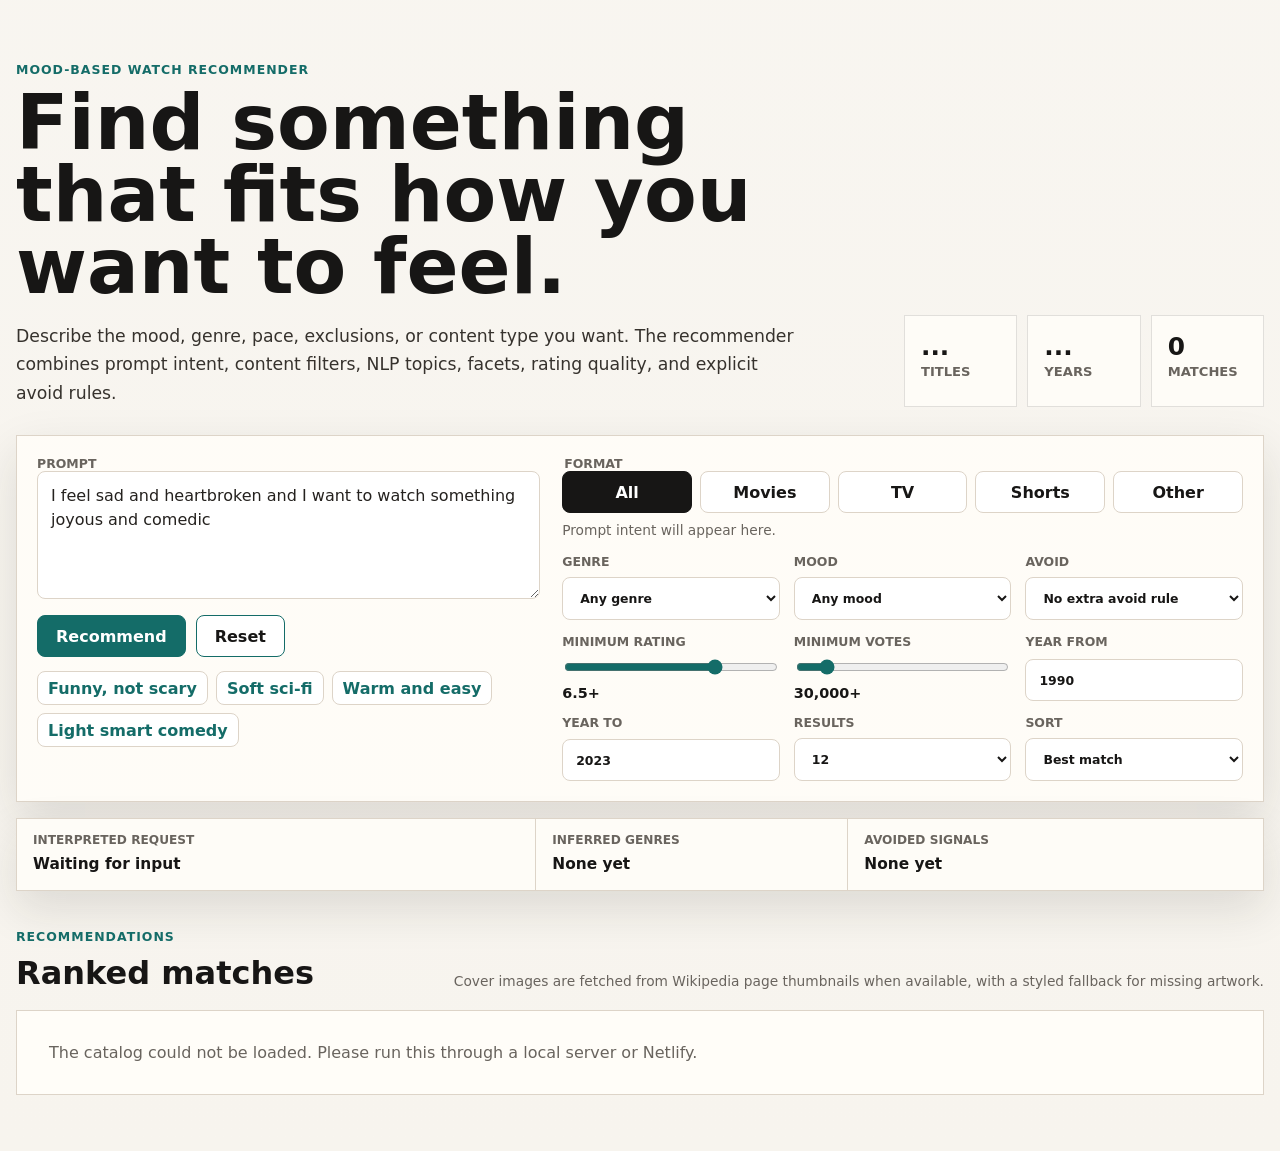
==== index.html @ 82797f5d "Finalize mood based watch recommender" ====
<!doctype html>
<html lang="en">
  <head>
    <meta charset="utf-8">
    <meta name="viewport" content="width=device-width, initial-scale=1">
    <title>Mood-Based Watch Recommender</title>
    <meta name="description" content="A mood-aware movie and TV recommender built from cleaned IMDb data, NLP topics, and interpretable emotional facets.">
    <link rel="preconnect" href="https://en.wikipedia.org">
    <link rel="stylesheet" href="styles.css">
  </head>
  <body>
    <main class="app-shell">
      <section class="hero">
        <div>
          <p class="eyebrow">Mood-Based Watch Recommender</p>
          <h1>Find something that fits how you want to feel.</h1>
          <p class="hero-copy">
            Describe the mood, genre, pace, exclusions, or content type you want. The recommender combines
            prompt intent, content filters, NLP topics, facets, rating quality, and explicit avoid rules.
          </p>
        </div>
        <div class="hero-stats" aria-label="catalog summary">
          <div><strong id="catalogCount">...</strong><span>titles</span></div>
          <div><strong id="yearRange">...</strong><span>years</span></div>
          <div><strong id="resultCount">0</strong><span>matches</span></div>
        </div>
      </section>

      <section class="controls" aria-label="recommendation controls">
        <div class="prompt-panel">
          <label for="promptInput">Prompt</label>
          <textarea id="promptInput" rows="4" spellcheck="true">I feel sad and heartbroken and I want to watch something joyous and comedic</textarea>
          <div class="prompt-actions">
            <button id="recommendButton" type="button">Recommend</button>
            <button id="resetButton" class="secondary" type="button">Reset</button>
          </div>
          <div class="examples" aria-label="example prompts">
            <button type="button" data-prompt="I want something funny but not scary">Funny, not scary</button>
            <button type="button" data-prompt="I want sci fi but not too intense, more hopeful and emotional than violent">Soft sci-fi</button>
            <button type="button" data-prompt="I am exhausted and anxious, no horror, no depressing stuff, just something warm and easy to watch">Warm and easy</button>
            <button type="button" data-prompt="After a long work day I want light smart comedy, no crime, no heavy drama">Light smart comedy</button>
          </div>
        </div>

        <div class="filter-grid">
          <fieldset>
            <legend>Format</legend>
            <div class="segments" id="typeSegments">
              <button type="button" data-type="all" class="active">All</button>
              <button type="button" data-type="movie">Movies</button>
              <button type="button" data-type="tv">TV</button>
              <button type="button" data-type="short">Shorts</button>
              <button type="button" data-type="other">Other</button>
            </div>
            <p id="detectedIntent" class="hint">Prompt intent will appear here.</p>
          </fieldset>

          <label>
            Genre
            <select id="genreSelect">
              <option value="all">Any genre</option>
            </select>
          </label>

          <label>
            Mood
            <select id="moodSelect">
              <option value="all">Any mood</option>
            </select>
          </label>

          <label>
            Avoid
            <select id="avoidSelect">
              <option value="none">No extra avoid rule</option>
              <option value="dark">Dark or disturbing</option>
              <option value="sad">Sad or tragic</option>
              <option value="scary">Scary or horror</option>
              <option value="violent">Violent or intense</option>
            </select>
          </label>

          <label>
            Minimum rating
            <input id="ratingRange" type="range" min="0" max="9" step="0.1" value="6.5">
            <span id="ratingValue" class="range-value">6.5+</span>
          </label>

          <label>
            Minimum votes
            <input id="votesRange" type="range" min="0" max="250000" step="5000" value="30000">
            <span id="votesValue" class="range-value">30,000+</span>
          </label>

          <label>
            Year from
            <input id="yearFrom" type="number" min="1900" max="2030" value="1990">
          </label>

          <label>
            Year to
            <input id="yearTo" type="number" min="1900" max="2030" value="2023">
          </label>

          <label>
            Results
            <select id="limitSelect">
              <option value="8">8</option>
              <option value="12" selected>12</option>
              <option value="20">20</option>
              <option value="40">40</option>
            </select>
          </label>

          <label>
            Sort
            <select id="sortSelect">
              <option value="match">Best match</option>
              <option value="rating">Highest rating</option>
              <option value="popular">Most votes</option>
              <option value="recent">Newest</option>
            </select>
          </label>
        </div>
      </section>

      <section class="diagnostics" aria-label="model interpretation">
        <div>
          <span>Interpreted request</span>
          <strong id="interpretedRequest">Waiting for input</strong>
        </div>
        <div>
          <span>Inferred genres</span>
          <strong id="inferredGenres">None yet</strong>
        </div>
        <div>
          <span>Avoided signals</span>
          <strong id="avoidedSignals">None yet</strong>
        </div>
      </section>

      <section class="results-section">
        <div class="section-heading">
          <div>
            <p class="eyebrow">Recommendations</p>
            <h2>Ranked matches</h2>
          </div>
          <p class="image-note">Cover images are fetched from Wikipedia page thumbnails when available, with a styled fallback for missing artwork.</p>
        </div>
        <div id="results" class="results-grid" aria-live="polite"></div>
      </section>
    </main>

    <template id="cardTemplate">
      <article class="title-card">
        <div class="poster-wrap">
          <img class="poster" alt="">
          <div class="poster-fallback"></div>
          <span class="match-badge"></span>
        </div>
        <div class="card-body">
          <div class="card-title-row">
            <h3></h3>
            <span class="year"></span>
          </div>
          <p class="meta"></p>
          <p class="description"></p>
          <div class="tags"></div>
          <details>
            <summary>Why this matched</summary>
            <p class="why"></p>
          </details>
        </div>
      </article>
    </template>

    <script src="app.js" defer></script>
  </body>
</html>
---- styles.css ----
:root {
  color-scheme: light;
  --bg: #f7f4ee;
  --panel: #fffdf8;
  --ink: #171615;
  --muted: #69645e;
  --line: #ddd4c8;
  --accent: #146c68;
  --accent-2: #9a3d2f;
  --gold: #c1872c;
  --soft: #e9f0ed;
  --shadow: 0 18px 45px rgba(36, 29, 21, 0.12);
}

* {
  box-sizing: border-box;
}

body {
  margin: 0;
  min-height: 100vh;
  background:
    linear-gradient(180deg, rgba(247, 244, 238, 0.88), rgba(247, 244, 238, 1)),
    url("https://images.unsplash.com/photo-1489599849927-2ee91cede3ba?auto=format&fit=crop&w=1800&q=80") center/cover fixed;
  color: var(--ink);
  font-family: Inter, ui-sans-serif, system-ui, -apple-system, BlinkMacSystemFont, "Segoe UI", sans-serif;
}

button,
input,
select,
textarea {
  font: inherit;
}

button {
  cursor: pointer;
}

.app-shell {
  width: min(1440px, calc(100% - 32px));
  margin: 0 auto;
  padding: 28px 0 56px;
}

.hero {
  min-height: 330px;
  display: grid;
  grid-template-columns: minmax(0, 1fr) 360px;
  align-items: end;
  gap: 28px;
  padding: 34px 0 28px;
}

.eyebrow {
  margin: 0 0 10px;
  color: var(--accent);
  font-size: 0.78rem;
  font-weight: 800;
  letter-spacing: 0.08em;
  text-transform: uppercase;
}

h1,
h2,
h3,
p {
  margin-top: 0;
}

h1 {
  max-width: 900px;
  margin-bottom: 18px;
  font-size: clamp(3rem, 6vw, 6.8rem);
  line-height: 0.94;
  letter-spacing: 0;
}

.hero-copy {
  max-width: 790px;
  margin-bottom: 0;
  color: #36322d;
  font-size: 1.08rem;
  line-height: 1.65;
}

.hero-stats {
  display: grid;
  grid-template-columns: repeat(3, 1fr);
  gap: 10px;
}

.hero-stats div {
  min-height: 92px;
  padding: 16px;
  border: 1px solid rgba(23, 22, 21, 0.12);
  background: rgba(255, 253, 248, 0.84);
  backdrop-filter: blur(12px);
}

.hero-stats strong {
  display: block;
  font-size: 1.55rem;
}

.hero-stats span {
  color: var(--muted);
  font-size: 0.82rem;
  font-weight: 700;
  text-transform: uppercase;
}

.controls,
.diagnostics {
  border: 1px solid var(--line);
  background: rgba(255, 253, 248, 0.94);
  box-shadow: var(--shadow);
}

.controls {
  display: grid;
  grid-template-columns: minmax(360px, 0.85fr) minmax(520px, 1.15fr);
  gap: 22px;
  padding: 20px;
}

label,
legend {
  display: grid;
  gap: 8px;
  color: var(--muted);
  font-size: 0.78rem;
  font-weight: 800;
  text-transform: uppercase;
}

textarea,
select,
input[type="number"] {
  width: 100%;
  border: 1px solid var(--line);
  background: #fff;
  color: var(--ink);
  border-radius: 8px;
  padding: 12px 13px;
  outline: none;
}

textarea {
  min-height: 128px;
  resize: vertical;
  color: #24211e;
  font-size: 1rem;
  line-height: 1.5;
  text-transform: none;
}

textarea:focus,
select:focus,
input:focus {
  border-color: var(--accent);
  box-shadow: 0 0 0 3px rgba(20, 108, 104, 0.16);
}

.prompt-actions {
  display: flex;
  gap: 10px;
  margin-top: 12px;
}

.prompt-actions button,
.examples button,
.segments button {
  min-height: 42px;
  border: 1px solid var(--line);
  border-radius: 8px;
  background: #fff;
  color: var(--ink);
  font-weight: 800;
}

.prompt-actions button {
  padding: 0 18px;
  background: var(--accent);
  color: #fff;
  border-color: var(--accent);
}

.prompt-actions .secondary {
  background: #fff;
  color: var(--ink);
}

.examples {
  display: flex;
  flex-wrap: wrap;
  gap: 8px;
  margin-top: 14px;
}

.examples button {
  min-height: 34px;
  padding: 0 10px;
  color: var(--accent);
}

.filter-grid {
  display: grid;
  grid-template-columns: repeat(3, minmax(0, 1fr));
  gap: 14px;
}

fieldset {
  margin: 0;
  padding: 0;
  border: 0;
  grid-column: span 3;
}

.segments {
  display: grid;
  grid-template-columns: repeat(5, 1fr);
  gap: 8px;
}

.segments button.active {
  background: var(--ink);
  color: #fff;
  border-color: var(--ink);
}

.hint,
.image-note {
  margin: 8px 0 0;
  color: var(--muted);
  font-size: 0.86rem;
  line-height: 1.4;
}

input[type="range"] {
  accent-color: var(--accent);
}

.range-value {
  color: var(--ink);
  font-size: 0.9rem;
  font-weight: 800;
  text-transform: none;
}

.diagnostics {
  display: grid;
  grid-template-columns: 1.25fr 0.75fr 1fr;
  gap: 1px;
  margin-top: 16px;
  background: var(--line);
}

.diagnostics div {
  padding: 14px 16px;
  background: rgba(255, 253, 248, 0.98);
}

.diagnostics span {
  display: block;
  margin-bottom: 6px;
  color: var(--muted);
  font-size: 0.76rem;
  font-weight: 800;
  text-transform: uppercase;
}

.diagnostics strong {
  display: block;
  color: var(--ink);
  font-size: 0.96rem;
  line-height: 1.45;
}

.results-section {
  padding-top: 38px;
}

.section-heading {
  display: flex;
  align-items: end;
  justify-content: space-between;
  gap: 24px;
  margin-bottom: 18px;
}

h2 {
  margin-bottom: 0;
  font-size: 2rem;
}

.results-grid {
  display: grid;
  grid-template-columns: repeat(4, minmax(0, 1fr));
  gap: 18px;
}

.title-card {
  overflow: hidden;
  border: 1px solid var(--line);
  border-radius: 8px;
  background: var(--panel);
  box-shadow: 0 10px 30px rgba(36, 29, 21, 0.08);
}

.poster-wrap {
  position: relative;
  aspect-ratio: 2 / 3;
  background: #1f2525;
}

.poster {
  position: absolute;
  inset: 0;
  width: 100%;
  height: 100%;
  object-fit: cover;
  opacity: 0;
  transition: opacity 180ms ease;
}

.poster.loaded {
  opacity: 1;
}

.poster-fallback {
  position: absolute;
  inset: 0;
  display: grid;
  place-items: center;
  padding: 24px;
  color: #fff;
  font-weight: 900;
  text-align: center;
  background:
    linear-gradient(140deg, rgba(20, 108, 104, 0.92), rgba(154, 61, 47, 0.86)),
    radial-gradient(circle at top left, rgba(255, 255, 255, 0.26), transparent 42%);
}

.match-badge {
  position: absolute;
  right: 10px;
  top: 10px;
  padding: 7px 9px;
  border-radius: 999px;
  background: rgba(255, 253, 248, 0.94);
  color: var(--accent-2);
  font-size: 0.76rem;
  font-weight: 900;
}

.card-body {
  padding: 15px;
}

.card-title-row {
  display: flex;
  align-items: start;
  justify-content: space-between;
  gap: 10px;
}

.card-title-row h3 {
  margin-bottom: 8px;
  font-size: 1.05rem;
  line-height: 1.25;
}

.year {
  color: var(--muted);
  font-size: 0.8rem;
  font-weight: 800;
}

.meta {
  color: var(--muted);
  font-size: 0.84rem;
  line-height: 1.4;
}

.description {
  display: -webkit-box;
  min-height: 78px;
  overflow: hidden;
  color: #3b3732;
  font-size: 0.9rem;
  line-height: 1.45;
  -webkit-box-orient: vertical;
  -webkit-line-clamp: 4;
}

.tags {
  display: flex;
  flex-wrap: wrap;
  gap: 6px;
  margin: 12px 0;
}

.tags span {
  padding: 5px 7px;
  border: 1px solid var(--line);
  border-radius: 999px;
  color: #484039;
  font-size: 0.73rem;
  font-weight: 800;
}

details {
  border-top: 1px solid var(--line);
  padding-top: 10px;
}

summary {
  color: var(--accent);
  cursor: pointer;
  font-size: 0.84rem;
  font-weight: 900;
}

.why {
  margin: 9px 0 0;
  color: var(--muted);
  font-size: 0.84rem;
  line-height: 1.45;
}

.empty {
  grid-column: 1 / -1;
  padding: 32px;
  border: 1px solid var(--line);
  background: var(--panel);
  color: var(--muted);
}

@media (max-width: 1100px) {
  .hero,
  .controls {
    grid-template-columns: 1fr;
  }

  .results-grid {
    grid-template-columns: repeat(3, minmax(0, 1fr));
  }
}

@media (max-width: 760px) {
  .app-shell {
    width: min(100% - 20px, 1440px);
    padding-top: 16px;
  }

  .hero {
    min-height: 0;
    padding-top: 22px;
  }

  .hero-stats,
  .diagnostics,
  .filter-grid,
  .results-grid {
    grid-template-columns: 1fr;
  }

  fieldset {
    grid-column: auto;
  }

  .segments {
    grid-template-columns: repeat(2, 1fr);
  }

  .section-heading {
    align-items: start;
    flex-direction: column;
  }
}
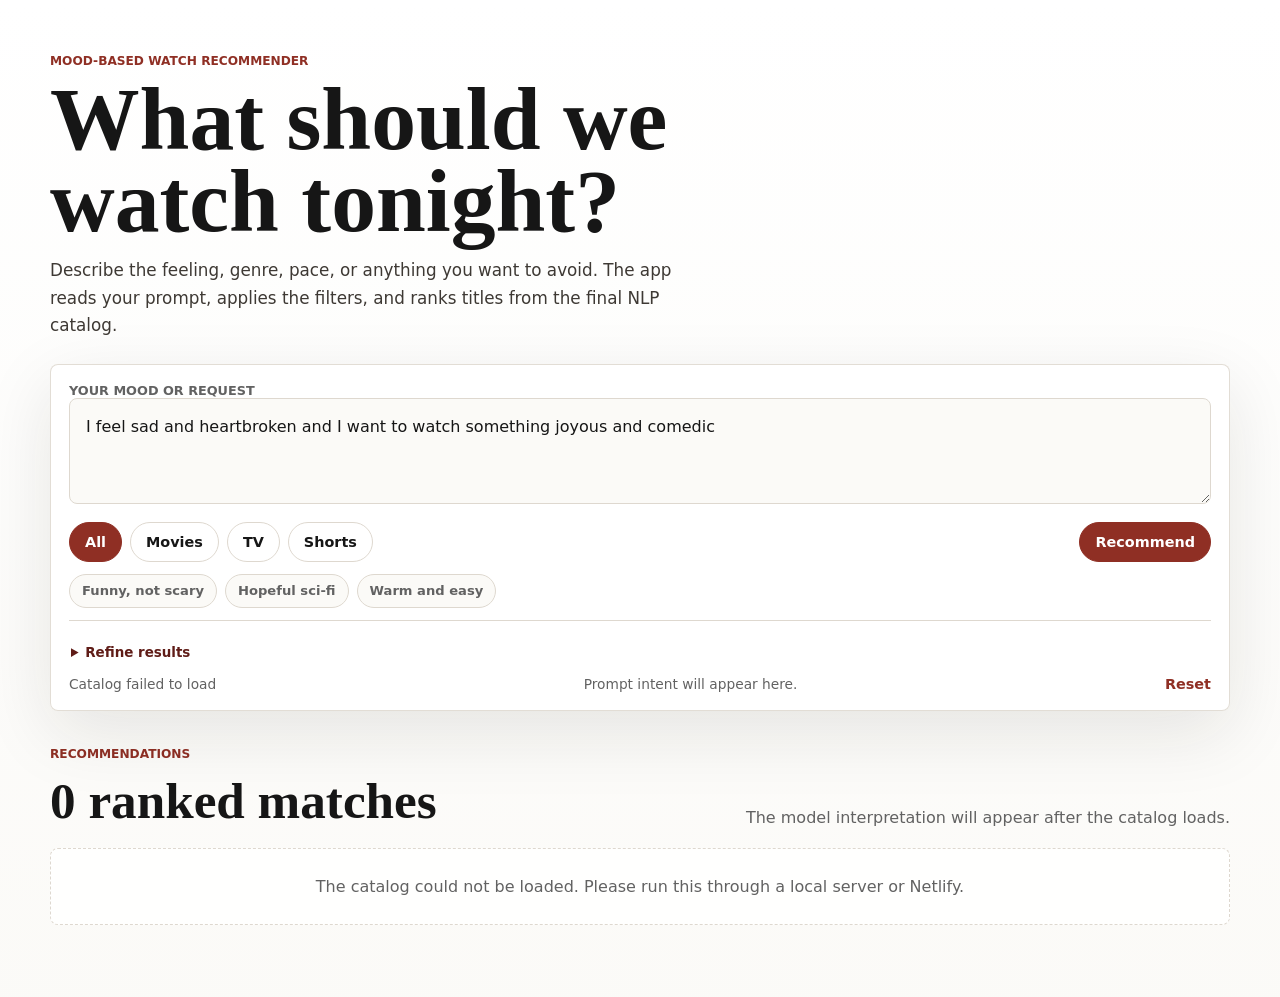
==== commit 1bf05de9: "Refine web app UI and poster coverage" ====
--- a/index.html
+++ b/index.html
@@ -5,137 +5,116 @@
     <meta name="viewport" content="width=device-width, initial-scale=1">
     <title>Mood-Based Watch Recommender</title>
     <meta name="description" content="A mood-aware movie and TV recommender built from cleaned IMDb data, NLP topics, and interpretable emotional facets.">
-    <link rel="preconnect" href="https://en.wikipedia.org">
+    <link rel="preconnect" href="https://m.media-amazon.com">
     <link rel="stylesheet" href="styles.css">
   </head>
   <body>
     <main class="app-shell">
       <section class="hero">
-        <div>
-          <p class="eyebrow">Mood-Based Watch Recommender</p>
-          <h1>Find something that fits how you want to feel.</h1>
-          <p class="hero-copy">
-            Describe the mood, genre, pace, exclusions, or content type you want. The recommender combines
-            prompt intent, content filters, NLP topics, facets, rating quality, and explicit avoid rules.
-          </p>
-        </div>
-        <div class="hero-stats" aria-label="catalog summary">
-          <div><strong id="catalogCount">...</strong><span>titles</span></div>
-          <div><strong id="yearRange">...</strong><span>years</span></div>
-          <div><strong id="resultCount">0</strong><span>matches</span></div>
-        </div>
+        <p class="eyebrow">Mood-Based Watch Recommender</p>
+        <h1>What should we watch tonight?</h1>
+        <p class="hero-copy">
+          Describe the feeling, genre, pace, or anything you want to avoid. The app reads your prompt,
+          applies the filters, and ranks titles from the final NLP catalog.
+        </p>
       </section>
 
-      <section class="controls" aria-label="recommendation controls">
-        <div class="prompt-panel">
-          <label for="promptInput">Prompt</label>
-          <textarea id="promptInput" rows="4" spellcheck="true">I feel sad and heartbroken and I want to watch something joyous and comedic</textarea>
-          <div class="prompt-actions">
-            <button id="recommendButton" type="button">Recommend</button>
-            <button id="resetButton" class="secondary" type="button">Reset</button>
-          </div>
-          <div class="examples" aria-label="example prompts">
-            <button type="button" data-prompt="I want something funny but not scary">Funny, not scary</button>
-            <button type="button" data-prompt="I want sci fi but not too intense, more hopeful and emotional than violent">Soft sci-fi</button>
-            <button type="button" data-prompt="I am exhausted and anxious, no horror, no depressing stuff, just something warm and easy to watch">Warm and easy</button>
-            <button type="button" data-prompt="After a long work day I want light smart comedy, no crime, no heavy drama">Light smart comedy</button>
-          </div>
+      <section class="search-card" aria-label="recommendation search">
+        <div class="prompt-row">
+          <label for="promptInput">Your mood or request</label>
+          <textarea id="promptInput" rows="3" spellcheck="true">I feel sad and heartbroken and I want to watch something joyous and comedic</textarea>
         </div>
 
-        <div class="filter-grid">
-          <fieldset>
-            <legend>Format</legend>
-            <div class="segments" id="typeSegments">
-              <button type="button" data-type="all" class="active">All</button>
-              <button type="button" data-type="movie">Movies</button>
-              <button type="button" data-type="tv">TV</button>
-              <button type="button" data-type="short">Shorts</button>
-              <button type="button" data-type="other">Other</button>
-            </div>
-            <p id="detectedIntent" class="hint">Prompt intent will appear here.</p>
-          </fieldset>
+        <div class="primary-actions">
+          <div class="segments" id="typeSegments" aria-label="format filter">
+            <button type="button" data-type="all" class="active">All</button>
+            <button type="button" data-type="movie">Movies</button>
+            <button type="button" data-type="tv">TV</button>
+            <button type="button" data-type="short">Shorts</button>
+          </div>
+          <button id="recommendButton" type="button">Recommend</button>
+        </div>
 
-          <label>
-            Genre
-            <select id="genreSelect">
-              <option value="all">Any genre</option>
-            </select>
-          </label>
+        <div class="examples" aria-label="example prompts">
+          <button type="button" data-prompt="I want something funny but not scary">Funny, not scary</button>
+          <button type="button" data-prompt="I want sci fi but not too intense, more hopeful than violent">Hopeful sci-fi</button>
+          <button type="button" data-prompt="I am exhausted and anxious, no horror, no depressing stuff, just something warm and easy to watch">Warm and easy</button>
+        </div>
 
-          <label>
-            Mood
-            <select id="moodSelect">
-              <option value="all">Any mood</option>
-            </select>
-          </label>
+        <details class="refine-panel">
+          <summary>Refine results</summary>
+          <div class="filter-grid">
+            <label>
+              Genre
+              <select id="genreSelect">
+                <option value="all">Any genre</option>
+              </select>
+            </label>
 
-          <label>
-            Avoid
-            <select id="avoidSelect">
-              <option value="none">No extra avoid rule</option>
-              <option value="dark">Dark or disturbing</option>
-              <option value="sad">Sad or tragic</option>
-              <option value="scary">Scary or horror</option>
-              <option value="violent">Violent or intense</option>
-            </select>
-          </label>
+            <label>
+              Mood
+              <select id="moodSelect">
+                <option value="all">Any mood</option>
+              </select>
+            </label>
 
-          <label>
-            Minimum rating
-            <input id="ratingRange" type="range" min="0" max="9" step="0.1" value="6.5">
-            <span id="ratingValue" class="range-value">6.5+</span>
-          </label>
+            <label>
+              Avoid
+              <select id="avoidSelect">
+                <option value="none">No extra avoid rule</option>
+                <option value="dark">Dark or disturbing</option>
+                <option value="sad">Sad or tragic</option>
+                <option value="scary">Scary or horror</option>
+                <option value="violent">Violent or intense</option>
+              </select>
+            </label>
 
-          <label>
-            Minimum votes
-            <input id="votesRange" type="range" min="0" max="250000" step="5000" value="30000">
-            <span id="votesValue" class="range-value">30,000+</span>
-          </label>
+            <label>
+              Rating
+              <input id="ratingRange" type="range" min="0" max="9" step="0.1" value="6.5">
+              <span id="ratingValue" class="range-value">6.5+</span>
+            </label>
 
-          <label>
-            Year from
-            <input id="yearFrom" type="number" min="1900" max="2030" value="1990">
-          </label>
+            <label>
+              Votes
+              <input id="votesRange" type="range" min="0" max="250000" step="5000" value="30000">
+              <span id="votesValue" class="range-value">30,000+</span>
+            </label>
 
-          <label>
-            Year to
-            <input id="yearTo" type="number" min="1900" max="2030" value="2023">
-          </label>
+            <label>
+              Years
+              <span class="year-pair">
+                <input id="yearFrom" type="number" min="1900" max="2030" value="1990" aria-label="year from">
+                <input id="yearTo" type="number" min="1900" max="2030" value="2023" aria-label="year to">
+              </span>
+            </label>
 
-          <label>
-            Results
-            <select id="limitSelect">
-              <option value="8">8</option>
-              <option value="12" selected>12</option>
-              <option value="20">20</option>
-              <option value="40">40</option>
-            </select>
-          </label>
+            <label>
+              Results
+              <select id="limitSelect">
+                <option value="8">8</option>
+                <option value="12" selected>12</option>
+                <option value="20">20</option>
+                <option value="40">40</option>
+              </select>
+            </label>
 
-          <label>
-            Sort
-            <select id="sortSelect">
-              <option value="match">Best match</option>
-              <option value="rating">Highest rating</option>
-              <option value="popular">Most votes</option>
-              <option value="recent">Newest</option>
-            </select>
-          </label>
-        </div>
-      </section>
+            <label>
+              Sort
+              <select id="sortSelect">
+                <option value="match">Best match</option>
+                <option value="rating">Highest rating</option>
+                <option value="popular">Most votes</option>
+                <option value="recent">Newest</option>
+              </select>
+            </label>
+          </div>
+        </details>
 
-      <section class="diagnostics" aria-label="model interpretation">
-        <div>
-          <span>Interpreted request</span>
-          <strong id="interpretedRequest">Waiting for input</strong>
-        </div>
-        <div>
-          <span>Inferred genres</span>
-          <strong id="inferredGenres">None yet</strong>
-        </div>
-        <div>
-          <span>Avoided signals</span>
-          <strong id="avoidedSignals">None yet</strong>
+        <div class="status-row" aria-live="polite">
+          <span id="catalogStatus">Loading catalog...</span>
+          <span id="detectedIntent">Prompt intent will appear here.</span>
+          <button id="resetButton" class="text-button" type="button">Reset</button>
         </div>
       </section>
 
@@ -143,9 +122,9 @@
         <div class="section-heading">
           <div>
             <p class="eyebrow">Recommendations</p>
-            <h2>Ranked matches</h2>
+            <h2><span id="resultCount">0</span> ranked matches</h2>
           </div>
-          <p class="image-note">Cover images are fetched from Wikipedia page thumbnails when available, with a styled fallback for missing artwork.</p>
+          <p id="intentSummary">The model interpretation will appear after the catalog loads.</p>
         </div>
         <div id="results" class="results-grid" aria-live="polite"></div>
       </section>
@@ -154,15 +133,15 @@
     <template id="cardTemplate">
       <article class="title-card">
         <div class="poster-wrap">
-          <img class="poster" alt="">
+          <img class="poster" alt="" loading="lazy">
           <div class="poster-fallback"></div>
-          <span class="match-badge"></span>
         </div>
         <div class="card-body">
-          <div class="card-title-row">
-            <h3></h3>
-            <span class="year"></span>
+          <div class="card-topline">
+            <span class="format"></span>
+            <span class="match-badge"></span>
           </div>
+          <h3></h3>
           <p class="meta"></p>
           <p class="description"></p>
           <div class="tags"></div>
--- a/styles.css
+++ b/styles.css
@@ -1,15 +1,15 @@
 :root {
   color-scheme: light;
-  --bg: #f7f4ee;
-  --panel: #fffdf8;
-  --ink: #171615;
-  --muted: #69645e;
-  --line: #ddd4c8;
-  --accent: #146c68;
-  --accent-2: #9a3d2f;
-  --gold: #c1872c;
-  --soft: #e9f0ed;
-  --shadow: 0 18px 45px rgba(36, 29, 21, 0.12);
+  --ink: #161616;
+  --muted: #626262;
+  --line: #ded8cf;
+  --paper: #fbfaf7;
+  --panel: #ffffff;
+  --soft: #f0ece5;
+  --accent: #8f2f24;
+  --accent-strong: #5f1c17;
+  --green: #376b54;
+  --shadow: 0 22px 70px rgba(31, 25, 20, 0.1);
 }
 
 * {
@@ -19,10 +19,10 @@
 body {
   margin: 0;
   min-height: 100vh;
+  color: var(--ink);
   background:
-    linear-gradient(180deg, rgba(247, 244, 238, 0.88), rgba(247, 244, 238, 1)),
-    url("https://images.unsplash.com/photo-1489599849927-2ee91cede3ba?auto=format&fit=crop&w=1800&q=80") center/cover fixed;
-  color: var(--ink);
+    linear-gradient(180deg, rgba(255,255,255,0.82), rgba(251,250,247,0.96)),
+    url("https://images.unsplash.com/photo-1489599849927-2ee91cede3ba?auto=format&fit=crop&w=1800&q=82") center top / cover fixed;
   font-family: Inter, ui-sans-serif, system-ui, -apple-system, BlinkMacSystemFont, "Segoe UI", sans-serif;
 }
 
@@ -38,26 +38,22 @@
 }
 
 .app-shell {
-  width: min(1440px, calc(100% - 32px));
+  width: min(1180px, calc(100% - 36px));
   margin: 0 auto;
-  padding: 28px 0 56px;
+  padding: 54px 0 72px;
 }
 
 .hero {
-  min-height: 330px;
-  display: grid;
-  grid-template-columns: minmax(0, 1fr) 360px;
-  align-items: end;
-  gap: 28px;
-  padding: 34px 0 28px;
+  width: min(760px, 100%);
+  margin-bottom: 24px;
 }
 
 .eyebrow {
   margin: 0 0 10px;
   color: var(--accent);
-  font-size: 0.78rem;
+  font-size: 0.76rem;
   font-weight: 800;
-  letter-spacing: 0.08em;
+  letter-spacing: 0;
   text-transform: uppercase;
 }
 
@@ -69,67 +65,40 @@
 }
 
 h1 {
-  max-width: 900px;
-  margin-bottom: 18px;
-  font-size: clamp(3rem, 6vw, 6.8rem);
-  line-height: 0.94;
+  max-width: 720px;
+  margin-bottom: 14px;
+  font-family: Georgia, "Times New Roman", serif;
+  font-size: clamp(2.7rem, 7vw, 5.7rem);
+  line-height: 0.92;
   letter-spacing: 0;
 }
 
 .hero-copy {
-  max-width: 790px;
+  max-width: 650px;
   margin-bottom: 0;
-  color: #36322d;
-  font-size: 1.08rem;
+  color: #3e3934;
+  font-size: 1.05rem;
   line-height: 1.65;
 }
 
-.hero-stats {
-  display: grid;
-  grid-template-columns: repeat(3, 1fr);
-  gap: 10px;
-}
-
-.hero-stats div {
-  min-height: 92px;
-  padding: 16px;
-  border: 1px solid rgba(23, 22, 21, 0.12);
-  background: rgba(255, 253, 248, 0.84);
-  backdrop-filter: blur(12px);
-}
-
-.hero-stats strong {
-  display: block;
-  font-size: 1.55rem;
-}
-
-.hero-stats span {
-  color: var(--muted);
-  font-size: 0.82rem;
-  font-weight: 700;
-  text-transform: uppercase;
-}
-
-.controls,
-.diagnostics {
-  border: 1px solid var(--line);
-  background: rgba(255, 253, 248, 0.94);
+.search-card {
+  position: sticky;
+  top: 18px;
+  z-index: 5;
+  padding: 18px;
+  border: 1px solid rgba(222, 216, 207, 0.86);
+  border-radius: 8px;
+  background: rgba(255, 255, 255, 0.92);
   box-shadow: var(--shadow);
-}
-
-.controls {
-  display: grid;
-  grid-template-columns: minmax(360px, 0.85fr) minmax(520px, 1.15fr);
-  gap: 22px;
-  padding: 20px;
-}
-
-label,
-legend {
+  backdrop-filter: blur(16px);
+}
+
+.prompt-row label,
+.filter-grid label {
   display: grid;
   gap: 8px;
   color: var(--muted);
-  font-size: 0.78rem;
+  font-size: 0.8rem;
   font-weight: 800;
   text-transform: uppercase;
 }
@@ -139,159 +108,159 @@
 input[type="number"] {
   width: 100%;
   border: 1px solid var(--line);
-  background: #fff;
+  border-radius: 8px;
+  background: var(--paper);
   color: var(--ink);
-  border-radius: 8px;
-  padding: 12px 13px;
-  outline: none;
 }
 
 textarea {
-  min-height: 128px;
+  min-height: 92px;
+  padding: 16px;
   resize: vertical;
-  color: #24211e;
   font-size: 1rem;
   line-height: 1.5;
-  text-transform: none;
-}
-
-textarea:focus,
-select:focus,
-input:focus {
-  border-color: var(--accent);
-  box-shadow: 0 0 0 3px rgba(20, 108, 104, 0.16);
-}
-
-.prompt-actions {
+}
+
+select,
+input[type="number"] {
+  min-height: 42px;
+  padding: 0 12px;
+}
+
+input[type="range"] {
+  width: 100%;
+  accent-color: var(--accent);
+}
+
+.primary-actions,
+.status-row,
+.section-heading,
+.card-topline {
   display: flex;
-  gap: 10px;
-  margin-top: 12px;
-}
-
-.prompt-actions button,
-.examples button,
-.segments button {
-  min-height: 42px;
-  border: 1px solid var(--line);
-  border-radius: 8px;
-  background: #fff;
-  color: var(--ink);
-  font-weight: 800;
-}
-
-.prompt-actions button {
-  padding: 0 18px;
-  background: var(--accent);
-  color: #fff;
-  border-color: var(--accent);
-}
-
-.prompt-actions .secondary {
-  background: #fff;
-  color: var(--ink);
-}
-
+  align-items: center;
+  justify-content: space-between;
+  gap: 14px;
+}
+
+.primary-actions {
+  margin-top: 14px;
+}
+
+.segments,
 .examples {
   display: flex;
   flex-wrap: wrap;
   gap: 8px;
-  margin-top: 14px;
+}
+
+.segments button,
+.examples button,
+#recommendButton,
+.text-button {
+  min-height: 40px;
+  border-radius: 999px;
+  border: 1px solid var(--line);
+  background: #fff;
+  color: var(--ink);
+  padding: 0 15px;
+  font-size: 0.9rem;
+  font-weight: 800;
+}
+
+.segments button.active,
+#recommendButton {
+  border-color: var(--accent);
+  background: var(--accent);
+  color: #fff;
+}
+
+#recommendButton {
+  min-width: 128px;
+}
+
+.examples {
+  margin-top: 12px;
 }
 
 .examples button {
   min-height: 34px;
-  padding: 0 10px;
-  color: var(--accent);
+  padding: 0 12px;
+  color: var(--muted);
+  font-size: 0.82rem;
+  background: var(--paper);
+}
+
+.refine-panel {
+  margin-top: 12px;
+  border-top: 1px solid var(--line);
+}
+
+.refine-panel summary {
+  padding: 14px 2px 4px;
+  color: var(--accent-strong);
+  font-weight: 900;
+  cursor: pointer;
 }
 
 .filter-grid {
   display: grid;
-  grid-template-columns: repeat(3, minmax(0, 1fr));
+  grid-template-columns: repeat(4, minmax(0, 1fr));
   gap: 14px;
-}
-
-fieldset {
+  padding-top: 10px;
+}
+
+.year-pair {
+  display: grid;
+  grid-template-columns: 1fr 1fr;
+  gap: 8px;
+}
+
+.range-value {
+  color: var(--accent);
+  font-size: 0.82rem;
+  font-weight: 900;
+}
+
+.status-row {
+  margin-top: 12px;
+  color: var(--muted);
+  font-size: 0.86rem;
+}
+
+.status-row span {
+  min-width: 0;
+}
+
+.text-button {
+  min-height: auto;
+  border: 0;
+  padding: 0;
+  color: var(--accent);
+  background: transparent;
+}
+
+.results-section {
+  padding-top: 36px;
+}
+
+.section-heading {
+  align-items: end;
+  margin-bottom: 18px;
+}
+
+.section-heading h2 {
+  margin-bottom: 0;
+  font-family: Georgia, "Times New Roman", serif;
+  font-size: clamp(1.8rem, 4vw, 3.2rem);
+  letter-spacing: 0;
+}
+
+#intentSummary {
+  max-width: 520px;
   margin: 0;
-  padding: 0;
-  border: 0;
-  grid-column: span 3;
-}
-
-.segments {
-  display: grid;
-  grid-template-columns: repeat(5, 1fr);
-  gap: 8px;
-}
-
-.segments button.active {
-  background: var(--ink);
-  color: #fff;
-  border-color: var(--ink);
-}
-
-.hint,
-.image-note {
-  margin: 8px 0 0;
-  color: var(--muted);
-  font-size: 0.86rem;
-  line-height: 1.4;
-}
-
-input[type="range"] {
-  accent-color: var(--accent);
-}
-
-.range-value {
-  color: var(--ink);
-  font-size: 0.9rem;
-  font-weight: 800;
-  text-transform: none;
-}
-
-.diagnostics {
-  display: grid;
-  grid-template-columns: 1.25fr 0.75fr 1fr;
-  gap: 1px;
-  margin-top: 16px;
-  background: var(--line);
-}
-
-.diagnostics div {
-  padding: 14px 16px;
-  background: rgba(255, 253, 248, 0.98);
-}
-
-.diagnostics span {
-  display: block;
-  margin-bottom: 6px;
-  color: var(--muted);
-  font-size: 0.76rem;
-  font-weight: 800;
-  text-transform: uppercase;
-}
-
-.diagnostics strong {
-  display: block;
-  color: var(--ink);
-  font-size: 0.96rem;
-  line-height: 1.45;
-}
-
-.results-section {
-  padding-top: 38px;
-}
-
-.section-heading {
-  display: flex;
-  align-items: end;
-  justify-content: space-between;
-  gap: 24px;
-  margin-bottom: 18px;
-}
-
-h2 {
-  margin-bottom: 0;
-  font-size: 2rem;
+  color: var(--muted);
+  line-height: 1.5;
+  text-align: right;
 }
 
 .results-grid {
@@ -302,16 +271,16 @@
 
 .title-card {
   overflow: hidden;
-  border: 1px solid var(--line);
+  border: 1px solid rgba(222, 216, 207, 0.95);
   border-radius: 8px;
-  background: var(--panel);
-  box-shadow: 0 10px 30px rgba(36, 29, 21, 0.08);
+  background: rgba(255, 255, 255, 0.96);
+  box-shadow: 0 18px 40px rgba(30, 24, 18, 0.08);
 }
 
 .poster-wrap {
   position: relative;
   aspect-ratio: 2 / 3;
-  background: #1f2525;
+  background: var(--soft);
 }
 
 .poster {
@@ -321,7 +290,7 @@
   height: 100%;
   object-fit: cover;
   opacity: 0;
-  transition: opacity 180ms ease;
+  transition: opacity 0.18s ease;
 }
 
 .poster.loaded {
@@ -333,65 +302,55 @@
   inset: 0;
   display: grid;
   place-items: center;
-  padding: 24px;
-  color: #fff;
-  font-weight: 900;
+  padding: 18px;
+  color: var(--accent-strong);
+  background: linear-gradient(145deg, #f6f1e9, #dfd7cc);
+  font-family: Georgia, "Times New Roman", serif;
+  font-size: 1.25rem;
+  line-height: 1.15;
   text-align: center;
-  background:
-    linear-gradient(140deg, rgba(20, 108, 104, 0.92), rgba(154, 61, 47, 0.86)),
-    radial-gradient(circle at top left, rgba(255, 255, 255, 0.26), transparent 42%);
-}
-
-.match-badge {
-  position: absolute;
-  right: 10px;
-  top: 10px;
-  padding: 7px 9px;
-  border-radius: 999px;
-  background: rgba(255, 253, 248, 0.94);
-  color: var(--accent-2);
-  font-size: 0.76rem;
-  font-weight: 900;
+}
+
+.poster.loaded + .poster-fallback {
+  display: none;
 }
 
 .card-body {
   padding: 15px;
 }
 
-.card-title-row {
-  display: flex;
-  align-items: start;
-  justify-content: space-between;
-  gap: 10px;
-}
-
-.card-title-row h3 {
+.card-topline {
+  margin-bottom: 10px;
+  color: var(--muted);
+  font-size: 0.78rem;
+  font-weight: 900;
+  text-transform: uppercase;
+}
+
+.match-badge {
+  color: var(--green);
+}
+
+h3 {
   margin-bottom: 8px;
-  font-size: 1.05rem;
-  line-height: 1.25;
-}
-
-.year {
-  color: var(--muted);
-  font-size: 0.8rem;
-  font-weight: 800;
-}
-
-.meta {
-  color: var(--muted);
-  font-size: 0.84rem;
-  line-height: 1.4;
+  font-size: 1.08rem;
+  line-height: 1.22;
+}
+
+.meta,
+.description,
+.why {
+  color: var(--muted);
+  font-size: 0.88rem;
+  line-height: 1.45;
 }
 
 .description {
   display: -webkit-box;
-  min-height: 78px;
+  min-height: 60px;
   overflow: hidden;
-  color: #3b3732;
-  font-size: 0.9rem;
-  line-height: 1.45;
+  -webkit-line-clamp: 3;
   -webkit-box-orient: vertical;
-  -webkit-line-clamp: 4;
 }
 
 .tags {
@@ -402,11 +361,11 @@
 }
 
 .tags span {
-  padding: 5px 7px;
-  border: 1px solid var(--line);
   border-radius: 999px;
-  color: #484039;
-  font-size: 0.73rem;
+  background: var(--paper);
+  color: #514940;
+  padding: 5px 8px;
+  font-size: 0.75rem;
   font-weight: 800;
 }
 
@@ -417,65 +376,66 @@
 
 summary {
   color: var(--accent);
-  cursor: pointer;
   font-size: 0.84rem;
   font-weight: 900;
+  cursor: pointer;
 }
 
 .why {
-  margin: 9px 0 0;
-  color: var(--muted);
-  font-size: 0.84rem;
-  line-height: 1.45;
+  margin: 8px 0 0;
 }
 
 .empty {
   grid-column: 1 / -1;
-  padding: 32px;
-  border: 1px solid var(--line);
-  background: var(--panel);
-  color: var(--muted);
-}
-
-@media (max-width: 1100px) {
-  .hero,
-  .controls {
-    grid-template-columns: 1fr;
-  }
-
+  border: 1px dashed var(--line);
+  border-radius: 8px;
+  background: rgba(255,255,255,0.85);
+  padding: 28px;
+  color: var(--muted);
+  text-align: center;
+}
+
+@media (max-width: 980px) {
+  .filter-grid,
   .results-grid {
-    grid-template-columns: repeat(3, minmax(0, 1fr));
-  }
-}
-
-@media (max-width: 760px) {
+    grid-template-columns: repeat(2, minmax(0, 1fr));
+  }
+
+  .search-card {
+    position: static;
+  }
+}
+
+@media (max-width: 660px) {
   .app-shell {
-    width: min(100% - 20px, 1440px);
-    padding-top: 16px;
-  }
-
-  .hero {
-    min-height: 0;
-    padding-top: 22px;
-  }
-
-  .hero-stats,
-  .diagnostics,
+    width: min(100% - 24px, 1180px);
+    padding-top: 30px;
+  }
+
+  .primary-actions,
+  .status-row,
+  .section-heading {
+    align-items: stretch;
+    flex-direction: column;
+  }
+
+  #recommendButton,
+  .segments,
+  .segments button {
+    width: 100%;
+  }
+
+  .segments {
+    display: grid;
+    grid-template-columns: repeat(2, 1fr);
+  }
+
   .filter-grid,
   .results-grid {
     grid-template-columns: 1fr;
   }
 
-  fieldset {
-    grid-column: auto;
-  }
-
-  .segments {
-    grid-template-columns: repeat(2, 1fr);
-  }
-
-  .section-heading {
-    align-items: start;
-    flex-direction: column;
-  }
-}
+  #intentSummary {
+    text-align: left;
+  }
+}
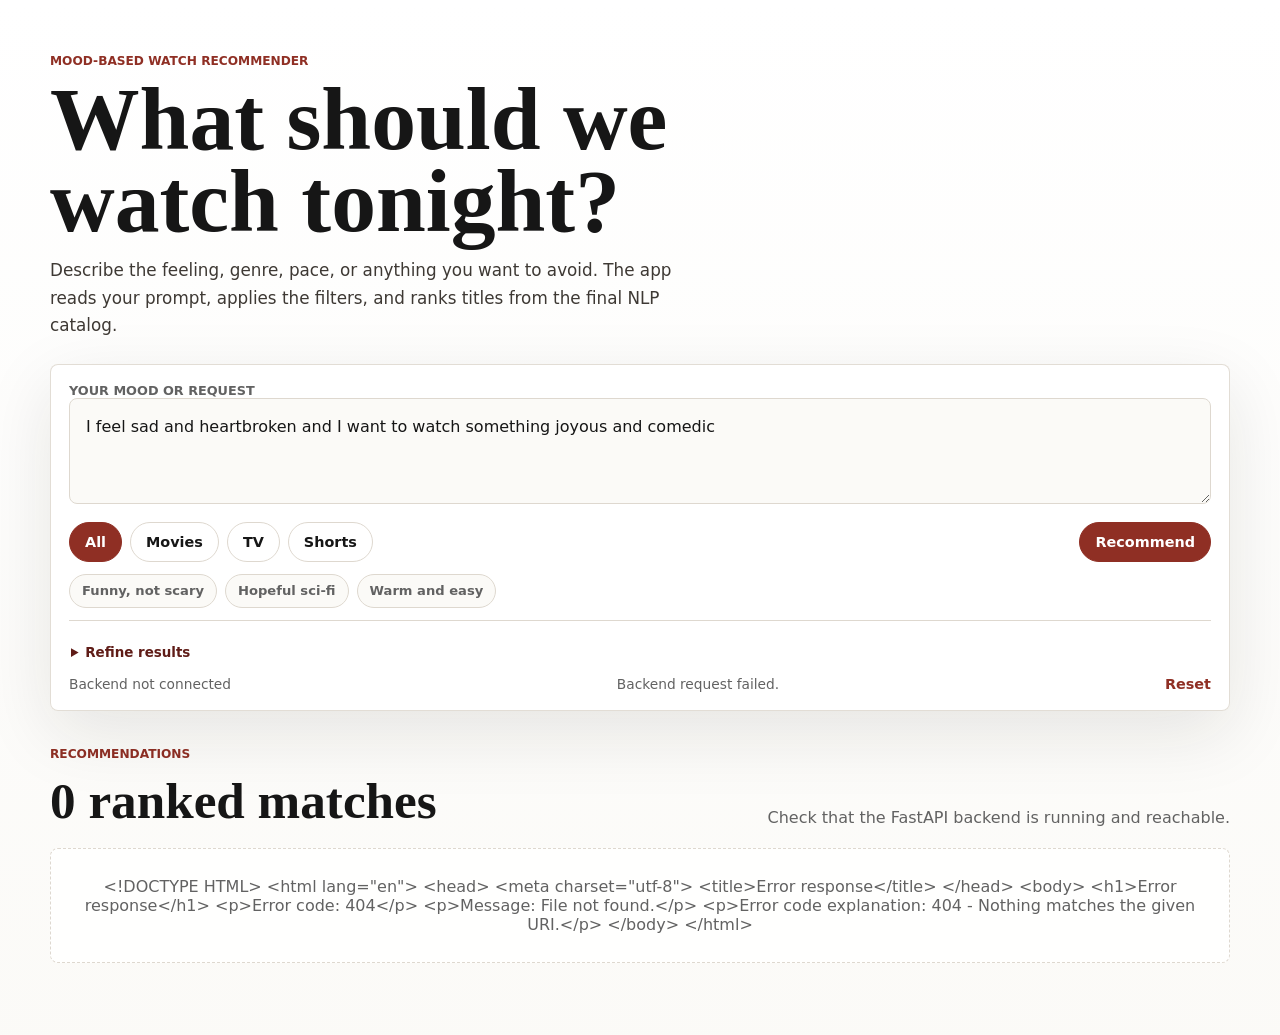
==== commit 6e74d5b0: "Add FastAPI recommendation backend" ====
--- a/index.html
+++ b/index.html
@@ -153,6 +153,7 @@
       </article>
     </template>
 
+    <script src="config.js"></script>
     <script src="app.js" defer></script>
   </body>
 </html>
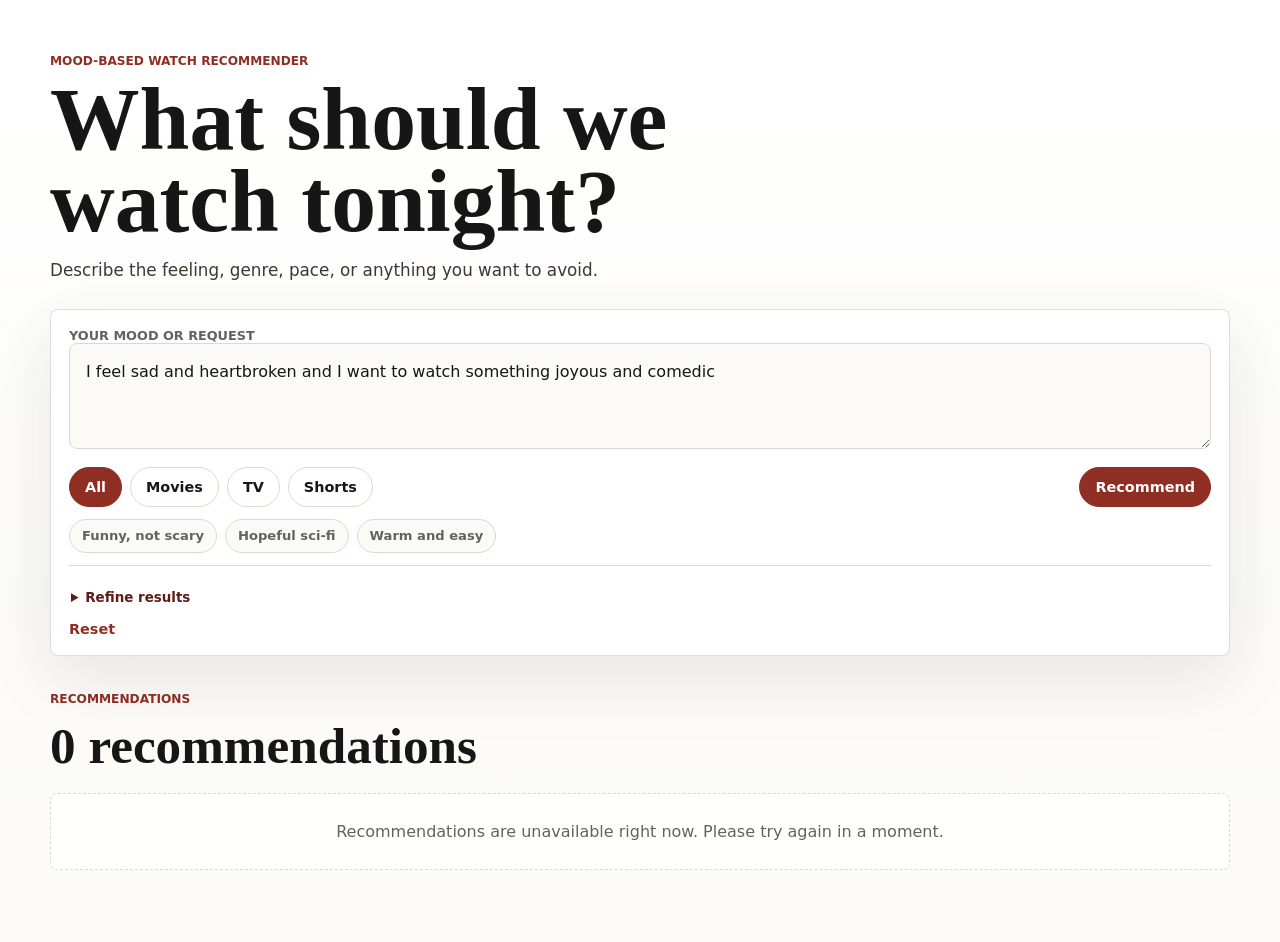
==== commit 71652fbd: "Improve prompt exclusions and UI wording" ====
--- a/index.html
+++ b/index.html
@@ -14,8 +14,7 @@
         <p class="eyebrow">Mood-Based Watch Recommender</p>
         <h1>What should we watch tonight?</h1>
         <p class="hero-copy">
-          Describe the feeling, genre, pace, or anything you want to avoid. The app reads your prompt,
-          applies the filters, and ranks titles from the final NLP catalog.
+          Describe the feeling, genre, pace, or anything you want to avoid.
         </p>
       </section>
 
@@ -93,8 +92,8 @@
               Results
               <select id="limitSelect">
                 <option value="8">8</option>
-                <option value="12" selected>12</option>
-                <option value="20">20</option>
+                <option value="12">12</option>
+                <option value="20" selected>20</option>
                 <option value="40">40</option>
               </select>
             </label>
@@ -112,8 +111,6 @@
         </details>
 
         <div class="status-row" aria-live="polite">
-          <span id="catalogStatus">Loading catalog...</span>
-          <span id="detectedIntent">Prompt intent will appear here.</span>
           <button id="resetButton" class="text-button" type="button">Reset</button>
         </div>
       </section>
@@ -122,9 +119,9 @@
         <div class="section-heading">
           <div>
             <p class="eyebrow">Recommendations</p>
-            <h2><span id="resultCount">0</span> ranked matches</h2>
+            <h2><span id="resultCount">0</span> recommendations</h2>
           </div>
-          <p id="intentSummary">The model interpretation will appear after the catalog loads.</p>
+          <p id="intentSummary"></p>
         </div>
         <div id="results" class="results-grid" aria-live="polite"></div>
       </section>
